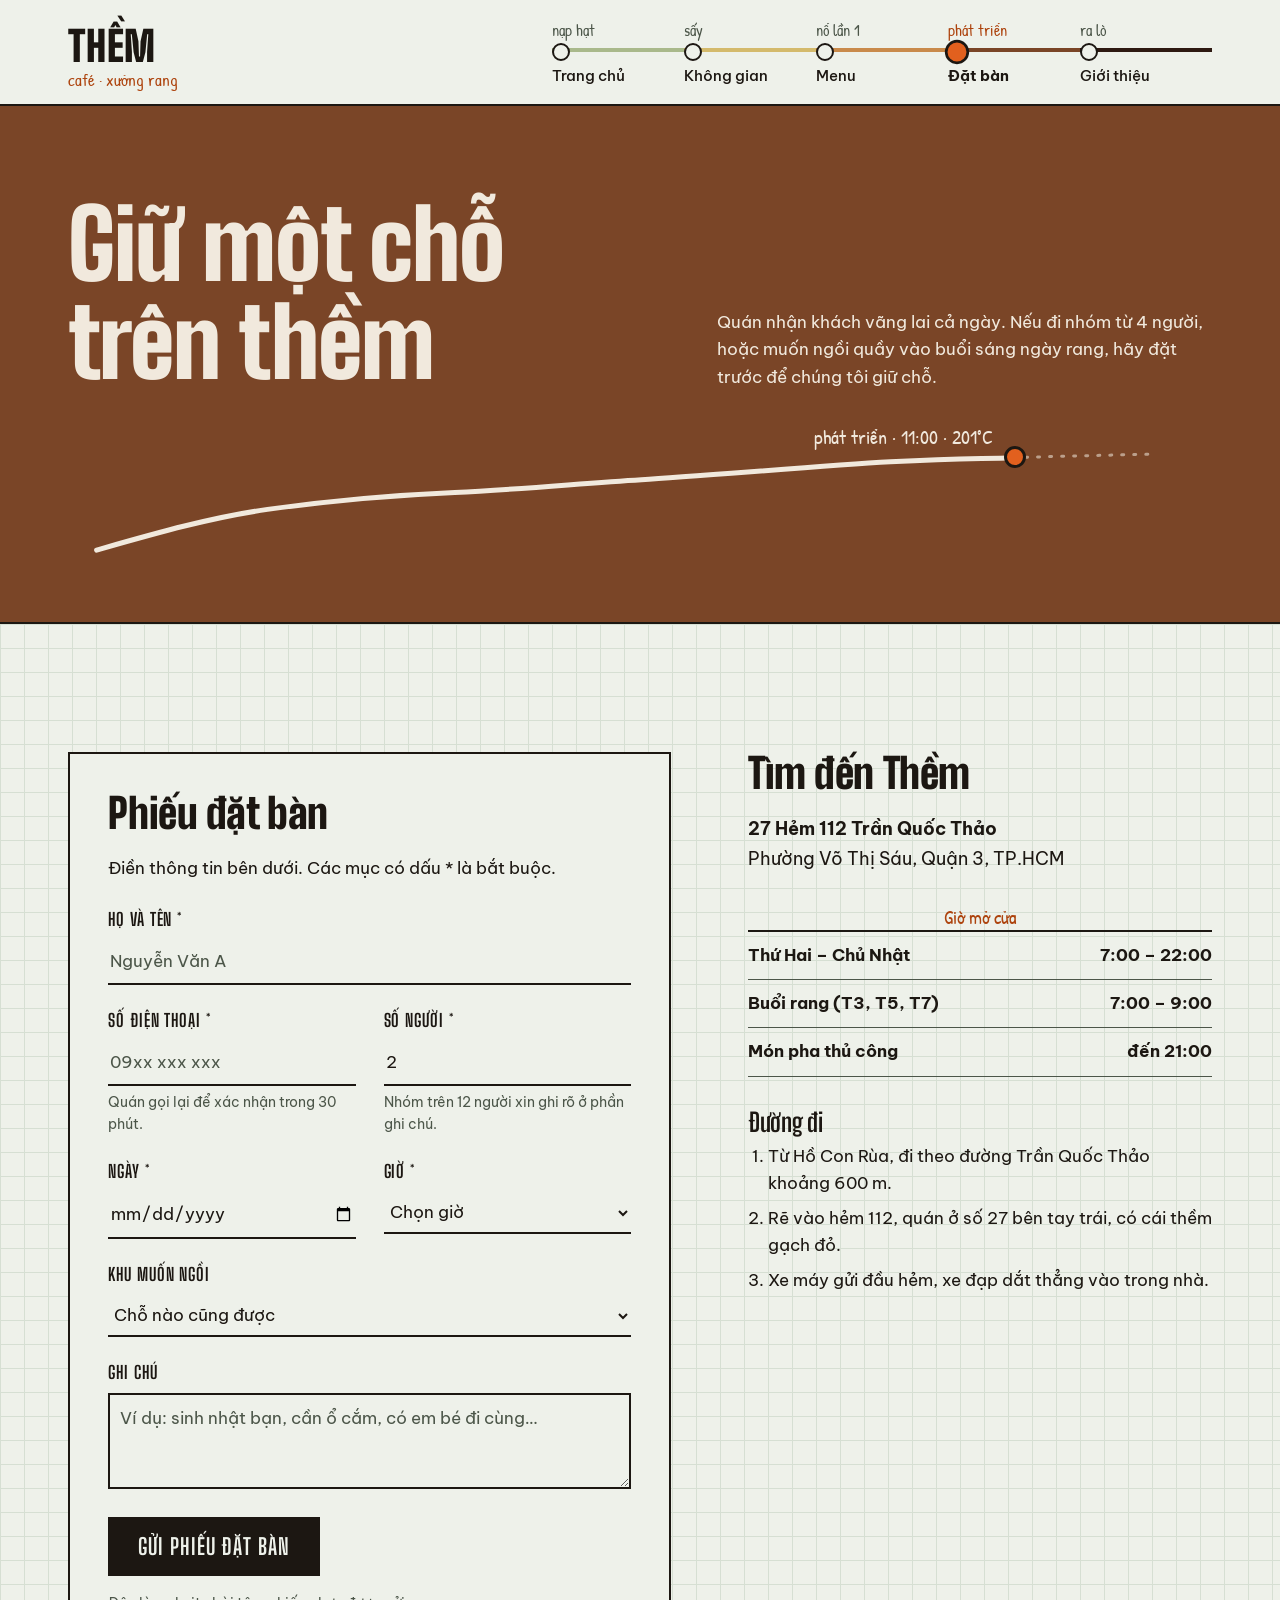
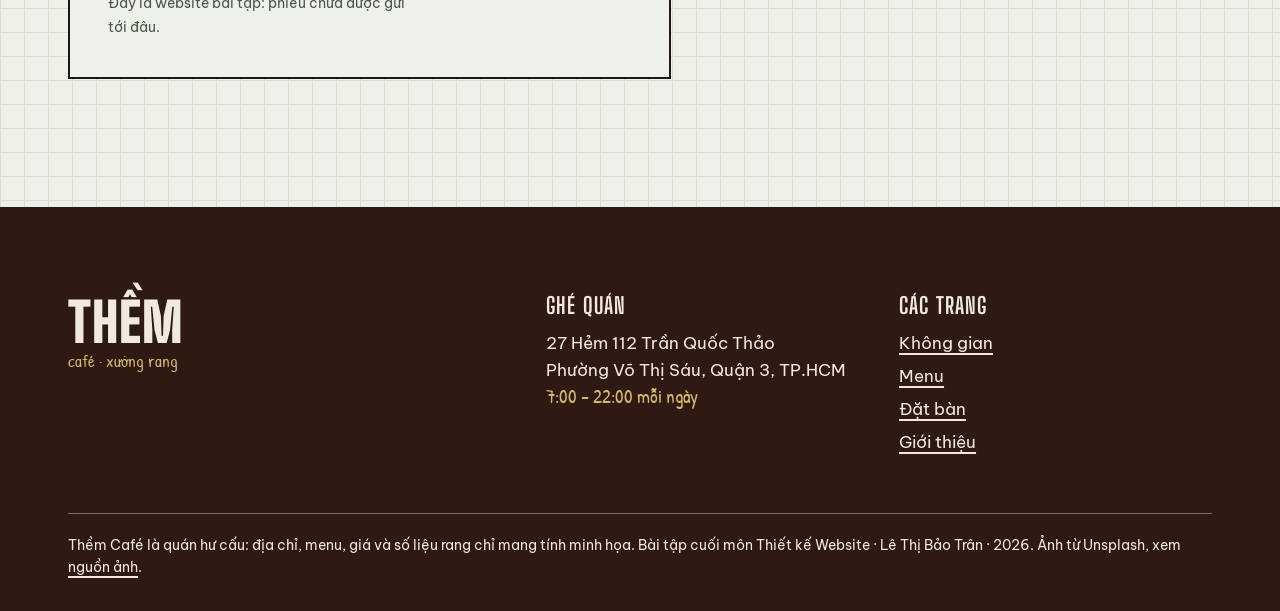
==== HTML/dat-ban.html @ 6bc6ff04 "first commit" ====
<!DOCTYPE html>
<html lang="vi">
<head>
  <meta charset="UTF-8">
  <meta name="viewport" content="width=device-width, initial-scale=1.0">
  <title>Đặt bàn · Thềm Café</title>
  <meta name="description" content="Đặt bàn tại Thềm Café, xem địa chỉ, giờ mở cửa và đường đi.">
  <link rel="stylesheet" href="../css/fonts.css">
  <link rel="stylesheet" href="../css/style.css">
</head>
<body>

  <!-- ===== ĐẦU TRANG ===== -->
  <header class="dau-trang">
    <div class="khung dau-trang__hang">
      <a class="logo" href="index.html">
        <span class="logo__chu">Thềm</span>
        <span class="logo__phu">café · xưởng rang</span>
      </a>
      <nav class="dieu-huong" aria-label="Điều hướng chính">
        <ol>
          <li class="giai-doan--1"><a href="index.html"><span class="giai-doan__ten">nạp hạt</span><span class="giai-doan__trang">Trang chủ</span></a></li>
          <li class="giai-doan--2"><a href="khong-gian.html"><span class="giai-doan__ten">sấy</span><span class="giai-doan__trang">Không gian</span></a></li>
          <li class="giai-doan--3"><a href="menu.html"><span class="giai-doan__ten">nổ lần 1</span><span class="giai-doan__trang">Menu</span></a></li>
          <li class="giai-doan--4"><a href="dat-ban.html" aria-current="page"><span class="giai-doan__ten">phát triển</span><span class="giai-doan__trang">Đặt bàn</span></a></li>
          <li class="giai-doan--5"><a href="gioi-thieu.html"><span class="giai-doan__ten">ra lò</span><span class="giai-doan__trang">Giới thiệu</span></a></li>
        </ol>
      </nav>
    </div>
  </header>

  <main>

    <!-- ===== TIÊU ĐỀ TRANG ===== -->
    <section class="dau-trang-con nen-nau">
      <div class="khung dau-trang-con__hang">
        <div>
          <h1>Giữ một chỗ trên thềm</h1>
        </div>
        <p class="dau-trang-con__mo-ta">Quán nhận khách vãng lai cả ngày. Nếu đi nhóm từ 4 người, hoặc muốn ngồi quầy vào buổi sáng ngày rang, hãy đặt trước để chúng tôi giữ chỗ.</p>
      </div>
          <div class="khung">
        <div class="duong-cong-trang duong-cong-trang--phat-trien">
          <img src="../IMG/duong-cong-phat-trien.svg" alt="">
          <span class="duong-cong-trang__moc"></span>
          <p class="duong-cong-trang__ghi-chu">phát triển · 11:00 · 201°C</p>
        </div>
      </div>
    </section>

    <section class="muc">
      <div class="khung dat-ban">

        <!-- Phiếu đặt bàn -->
        <form class="phieu-dat-ban" action="#" method="get">
          <h2>Phiếu đặt bàn</h2>
          <p>Điền thông tin bên dưới. Các mục có dấu * là bắt buộc.</p>

          <div class="phieu-dat-ban__luoi">
            <div class="truong truong--rong">
              <label for="ho-ten">Họ và tên *</label>
              <input id="ho-ten" name="ho-ten" type="text" autocomplete="name" placeholder="Nguyễn Văn A" required>
            </div>
            <div class="truong">
              <label for="so-dien-thoai">Số điện thoại *</label>
              <input id="so-dien-thoai" name="so-dien-thoai" type="tel" autocomplete="tel" placeholder="09xx xxx xxx" pattern="[0-9 ]{10,13}" required>
              <small>Quán gọi lại để xác nhận trong 30 phút.</small>
            </div>
            <div class="truong">
              <label for="so-nguoi">Số người *</label>
              <input id="so-nguoi" name="so-nguoi" type="number" min="1" max="12" value="2" required>
              <small>Nhóm trên 12 người xin ghi rõ ở phần ghi chú.</small>
            </div>
            <div class="truong">
              <label for="ngay">Ngày *</label>
              <input id="ngay" name="ngay" type="date" required>
            </div>
            <div class="truong">
              <label for="gio">Giờ *</label>
              <select id="gio" name="gio" required>
                <option value="">Chọn giờ</option>
                <option>7:00 (ngày rang)</option>
                <option>8:00 (ngày rang)</option>
                <option>9:00</option>
                <option>10:00</option>
                <option>14:00</option>
                <option>15:00</option>
                <option>16:00</option>
                <option>18:00</option>
                <option>19:00</option>
                <option>20:00</option>
              </select>
            </div>
            <div class="truong truong--rong">
              <label for="khu">Khu muốn ngồi</label>
              <select id="khu" name="khu">
                <option>Chỗ nào cũng được</option>
                <option>Quầy pha (xem rang)</option>
                <option>Tầng hai (yên tĩnh)</option>
                <option>Sân sau (đi nhóm)</option>
              </select>
            </div>
            <div class="truong truong--rong">
              <label for="ghi-chu">Ghi chú</label>
              <textarea id="ghi-chu" name="ghi-chu" placeholder="Ví dụ: sinh nhật bạn, cần ổ cắm, có em bé đi cùng…"></textarea>
            </div>
          </div>

          <div class="phieu-dat-ban__cuoi">
            <button class="nut" type="submit">Gửi phiếu đặt bàn</button>
            <p>Đây là website bài tập: phiếu chưa được gửi tới đâu.</p>
          </div>
        </form>

        <!-- Thông tin quán -->
        <div class="thong-tin-quan">
          <h2>Tìm đến Thềm</h2>
          <address class="dia-chi">
            <strong>27 Hẻm 112 Trần Quốc Thảo</strong><br>
            Phường Võ Thị Sáu, Quận 3, TP.HCM
          </address>

          <table class="bang-gio">
            <caption class="viet-tay">Giờ mở cửa</caption>
            <tbody>
              <tr>
                <th scope="row">Thứ Hai – Chủ Nhật</th>
                <td>7:00 – 22:00</td>
              </tr>
              <tr>
                <th scope="row">Buổi rang (T3, T5, T7)</th>
                <td>7:00 – 9:00</td>
              </tr>
              <tr>
                <th scope="row">Món pha thủ công</th>
                <td>đến 21:00</td>
              </tr>
            </tbody>
          </table>

          <h3>Đường đi</h3>
          <ol class="duong-di">
            <li>Từ Hồ Con Rùa, đi theo đường Trần Quốc Thảo khoảng 600 m.</li>
            <li>Rẽ vào hẻm 112, quán ở số 27 bên tay trái, có cái thềm gạch đỏ.</li>
            <li>Xe máy gửi đầu hẻm, xe đạp dắt thẳng vào trong nhà.</li>
          </ol>
        </div>

      </div>
    </section>

  </main>

  <!-- ===== CHÂN TRANG ===== -->
  <footer class="chan-trang">
    <div class="khung">
      <div class="chan-trang__hang">
        <div>
          <a class="logo" href="index.html">
            <span class="logo__chu">Thềm</span>
            <span class="logo__phu">café · xưởng rang</span>
          </a>
        </div>
        <div>
          <h2>Ghé quán</h2>
          <address>
            27 Hẻm 112 Trần Quốc Thảo<br>
            Phường Võ Thị Sáu, Quận 3, TP.HCM
          </address>
          <p class="viet-tay">7:00 – 22:00 mỗi ngày</p>
        </div>
        <div>
          <h2>Các trang</h2>
          <ul>
            <li><a href="khong-gian.html">Không gian</a></li>
            <li><a href="menu.html">Menu</a></li>
            <li><a href="dat-ban.html">Đặt bàn</a></li>
            <li><a href="gioi-thieu.html">Giới thiệu</a></li>
          </ul>
        </div>
      </div>
      <p class="chan-trang__ghi-chu">Thềm Café là quán hư cấu: địa chỉ, menu, giá và số liệu rang chỉ mang tính minh họa. Bài tập cuối môn Thiết kế Website · Lê Thị Bảo Trân · 2026. Ảnh từ Unsplash, xem <a href="gioi-thieu.html#nguon">nguồn ảnh</a>.</p>
    </div>
  </footer>

</body>
</html>
---- css/fonts.css ----
/* Phông chữ tự lưu trong máy (không cần mạng). Nguồn: Google Fonts, giấy phép SIL Open Font License. */

@font-face {
  font-family: 'Be Vietnam Pro';
  font-style: italic;
  font-weight: 400;
  font-display: swap;
  src: url('fonts/be-vietnam-pro-400-italic-vietnamese.woff2') format('woff2');
  unicode-range: U+0102-0103, U+0110-0111, U+0128-0129, U+0168-0169, U+01A0-01A1, U+01AF-01B0, U+0300-0301, U+0303-0304, U+0308-0309, U+0323, U+0329, U+1EA0-1EF9, U+20AB;
}

@font-face {
  font-family: 'Be Vietnam Pro';
  font-style: italic;
  font-weight: 400;
  font-display: swap;
  src: url('fonts/be-vietnam-pro-400-italic-latin-ext.woff2') format('woff2');
  unicode-range: U+0100-02BA, U+02BD-02C5, U+02C7-02CC, U+02CE-02D7, U+02DD-02FF, U+0304, U+0308, U+0329, U+1D00-1DBF, U+1E00-1E9F, U+1EF2-1EFF, U+2020, U+20A0-20AB, U+20AD-20C4, U+2113, U+2C60-2C7F, U+A720-A7FF;
}

@font-face {
  font-family: 'Be Vietnam Pro';
  font-style: italic;
  font-weight: 400;
  font-display: swap;
  src: url('fonts/be-vietnam-pro-400-italic-latin.woff2') format('woff2');
  unicode-range: U+0000-00FF, U+0131, U+0152-0153, U+02BB-02BC, U+02C6, U+02DA, U+02DC, U+0304, U+0308, U+0329, U+2000-206F, U+20AC, U+2122, U+2191, U+2193, U+2212, U+2215, U+FEFF, U+FFFD;
}

@font-face {
  font-family: 'Be Vietnam Pro';
  font-style: normal;
  font-weight: 400;
  font-display: swap;
  src: url('fonts/be-vietnam-pro-400-vietnamese.woff2') format('woff2');
  unicode-range: U+0102-0103, U+0110-0111, U+0128-0129, U+0168-0169, U+01A0-01A1, U+01AF-01B0, U+0300-0301, U+0303-0304, U+0308-0309, U+0323, U+0329, U+1EA0-1EF9, U+20AB;
}

@font-face {
  font-family: 'Be Vietnam Pro';
  font-style: normal;
  font-weight: 400;
  font-display: swap;
  src: url('fonts/be-vietnam-pro-400-latin-ext.woff2') format('woff2');
  unicode-range: U+0100-02BA, U+02BD-02C5, U+02C7-02CC, U+02CE-02D7, U+02DD-02FF, U+0304, U+0308, U+0329, U+1D00-1DBF, U+1E00-1E9F, U+1EF2-1EFF, U+2020, U+20A0-20AB, U+20AD-20C4, U+2113, U+2C60-2C7F, U+A720-A7FF;
}

@font-face {
  font-family: 'Be Vietnam Pro';
  font-style: normal;
  font-weight: 400;
  font-display: swap;
  src: url('fonts/be-vietnam-pro-400-latin.woff2') format('woff2');
  unicode-range: U+0000-00FF, U+0131, U+0152-0153, U+02BB-02BC, U+02C6, U+02DA, U+02DC, U+0304, U+0308, U+0329, U+2000-206F, U+20AC, U+2122, U+2191, U+2193, U+2212, U+2215, U+FEFF, U+FFFD;
}

@font-face {
  font-family: 'Be Vietnam Pro';
  font-style: normal;
  font-weight: 500;
  font-display: swap;
  src: url('fonts/be-vietnam-pro-500-vietnamese.woff2') format('woff2');
  unicode-range: U+0102-0103, U+0110-0111, U+0128-0129, U+0168-0169, U+01A0-01A1, U+01AF-01B0, U+0300-0301, U+0303-0304, U+0308-0309, U+0323, U+0329, U+1EA0-1EF9, U+20AB;
}

@font-face {
  font-family: 'Be Vietnam Pro';
  font-style: normal;
  font-weight: 500;
  font-display: swap;
  src: url('fonts/be-vietnam-pro-500-latin-ext.woff2') format('woff2');
  unicode-range: U+0100-02BA, U+02BD-02C5, U+02C7-02CC, U+02CE-02D7, U+02DD-02FF, U+0304, U+0308, U+0329, U+1D00-1DBF, U+1E00-1E9F, U+1EF2-1EFF, U+2020, U+20A0-20AB, U+20AD-20C4, U+2113, U+2C60-2C7F, U+A720-A7FF;
}

@font-face {
  font-family: 'Be Vietnam Pro';
  font-style: normal;
  font-weight: 500;
  font-display: swap;
  src: url('fonts/be-vietnam-pro-500-latin.woff2') format('woff2');
  unicode-range: U+0000-00FF, U+0131, U+0152-0153, U+02BB-02BC, U+02C6, U+02DA, U+02DC, U+0304, U+0308, U+0329, U+2000-206F, U+20AC, U+2122, U+2191, U+2193, U+2212, U+2215, U+FEFF, U+FFFD;
}

@font-face {
  font-family: 'Be Vietnam Pro';
  font-style: normal;
  font-weight: 700;
  font-display: swap;
  src: url('fonts/be-vietnam-pro-700-vietnamese.woff2') format('woff2');
  unicode-range: U+0102-0103, U+0110-0111, U+0128-0129, U+0168-0169, U+01A0-01A1, U+01AF-01B0, U+0300-0301, U+0303-0304, U+0308-0309, U+0323, U+0329, U+1EA0-1EF9, U+20AB;
}

@font-face {
  font-family: 'Be Vietnam Pro';
  font-style: normal;
  font-weight: 700;
  font-display: swap;
  src: url('fonts/be-vietnam-pro-700-latin-ext.woff2') format('woff2');
  unicode-range: U+0100-02BA, U+02BD-02C5, U+02C7-02CC, U+02CE-02D7, U+02DD-02FF, U+0304, U+0308, U+0329, U+1D00-1DBF, U+1E00-1E9F, U+1EF2-1EFF, U+2020, U+20A0-20AB, U+20AD-20C4, U+2113, U+2C60-2C7F, U+A720-A7FF;
}

@font-face {
  font-family: 'Be Vietnam Pro';
  font-style: normal;
  font-weight: 700;
  font-display: swap;
  src: url('fonts/be-vietnam-pro-700-latin.woff2') format('woff2');
  unicode-range: U+0000-00FF, U+0131, U+0152-0153, U+02BB-02BC, U+02C6, U+02DA, U+02DC, U+0304, U+0308, U+0329, U+2000-206F, U+20AC, U+2122, U+2191, U+2193, U+2212, U+2215, U+FEFF, U+FFFD;
}

@font-face {
  font-family: 'Big Shoulders Display';
  font-style: normal;
  font-weight: 700;
  font-display: swap;
  src: url('fonts/big-shoulders-display-700-vietnamese.woff2') format('woff2');
  unicode-range: U+0102-0103, U+0110-0111, U+0128-0129, U+0168-0169, U+01A0-01A1, U+01AF-01B0, U+0300-0301, U+0303-0304, U+0308-0309, U+0323, U+0329, U+1EA0-1EF9, U+20AB;
}

@font-face {
  font-family: 'Big Shoulders Display';
  font-style: normal;
  font-weight: 700;
  font-display: swap;
  src: url('fonts/big-shoulders-display-700-latin-ext.woff2') format('woff2');
  unicode-range: U+0100-02BA, U+02BD-02C5, U+02C7-02CC, U+02CE-02D7, U+02DD-02FF, U+0304, U+0308, U+0329, U+1D00-1DBF, U+1E00-1E9F, U+1EF2-1EFF, U+2020, U+20A0-20AB, U+20AD-20C4, U+2113, U+2C60-2C7F, U+A720-A7FF;
}

@font-face {
  font-family: 'Big Shoulders Display';
  font-style: normal;
  font-weight: 700;
  font-display: swap;
  src: url('fonts/big-shoulders-display-700-latin.woff2') format('woff2');
  unicode-range: U+0000-00FF, U+0131, U+0152-0153, U+02BB-02BC, U+02C6, U+02DA, U+02DC, U+0304, U+0308, U+0329, U+2000-206F, U+20AC, U+2122, U+2191, U+2193, U+2212, U+2215, U+FEFF, U+FFFD;
}

@font-face {
  font-family: 'Big Shoulders Display';
  font-style: normal;
  font-weight: 900;
  font-display: swap;
  src: url('fonts/big-shoulders-display-900-vietnamese.woff2') format('woff2');
  unicode-range: U+0102-0103, U+0110-0111, U+0128-0129, U+0168-0169, U+01A0-01A1, U+01AF-01B0, U+0300-0301, U+0303-0304, U+0308-0309, U+0323, U+0329, U+1EA0-1EF9, U+20AB;
}

@font-face {
  font-family: 'Big Shoulders Display';
  font-style: normal;
  font-weight: 900;
  font-display: swap;
  src: url('fonts/big-shoulders-display-900-latin-ext.woff2') format('woff2');
  unicode-range: U+0100-02BA, U+02BD-02C5, U+02C7-02CC, U+02CE-02D7, U+02DD-02FF, U+0304, U+0308, U+0329, U+1D00-1DBF, U+1E00-1E9F, U+1EF2-1EFF, U+2020, U+20A0-20AB, U+20AD-20C4, U+2113, U+2C60-2C7F, U+A720-A7FF;
}

@font-face {
  font-family: 'Big Shoulders Display';
  font-style: normal;
  font-weight: 900;
  font-display: swap;
  src: url('fonts/big-shoulders-display-900-latin.woff2') format('woff2');
  unicode-range: U+0000-00FF, U+0131, U+0152-0153, U+02BB-02BC, U+02C6, U+02DA, U+02DC, U+0304, U+0308, U+0329, U+2000-206F, U+20AC, U+2122, U+2191, U+2193, U+2212, U+2215, U+FEFF, U+FFFD;
}

@font-face {
  font-family: 'Patrick Hand';
  font-style: normal;
  font-weight: 400;
  font-display: swap;
  src: url('fonts/patrick-hand-400-vietnamese.woff2') format('woff2');
  unicode-range: U+0102-0103, U+0110-0111, U+0128-0129, U+0168-0169, U+01A0-01A1, U+01AF-01B0, U+0300-0301, U+0303-0304, U+0308-0309, U+0323, U+0329, U+1EA0-1EF9, U+20AB;
}

@font-face {
  font-family: 'Patrick Hand';
  font-style: normal;
  font-weight: 400;
  font-display: swap;
  src: url('fonts/patrick-hand-400-latin-ext.woff2') format('woff2');
  unicode-range: U+0100-02BA, U+02BD-02C5, U+02C7-02CC, U+02CE-02D7, U+02DD-02FF, U+0304, U+0308, U+0329, U+1D00-1DBF, U+1E00-1E9F, U+1EF2-1EFF, U+2020, U+20A0-20AB, U+20AD-20C4, U+2113, U+2C60-2C7F, U+A720-A7FF;
}

@font-face {
  font-family: 'Patrick Hand';
  font-style: normal;
  font-weight: 400;
  font-display: swap;
  src: url('fonts/patrick-hand-400-latin.woff2') format('woff2');
  unicode-range: U+0000-00FF, U+0131, U+0152-0153, U+02BB-02BC, U+02C6, U+02DA, U+02DC, U+0304, U+0308, U+0329, U+2000-206F, U+20AC, U+2122, U+2191, U+2193, U+2212, U+2215, U+FEFF, U+FFFD;
}
---- css/style.css ----
/* =========================================================
   THỀM CAFÉ — style.css
   Ý tưởng: mỗi trang là một tờ trong "nhật ký mẻ rang".
   Nền giấy kẻ ô ly, đường cong rang màu cam, và các khối màu
   đi theo độ chín của hạt: xanh → vàng → quế → nâu → đậm.
   ========================================================= */

/* ---------- 1. Biến màu, chữ, khoảng cách ---------- */
:root {
  /* giấy và mực */
  --giay: #eef1ea;
  --o-ly: #d6dfd3;
  --muc: #1c1712;
  --muc-nhat: #4c5649;
  --cam: #e2601e;          /* màu đường cong rang */
  --cam-chu: #ad430d;      /* cam đậm hơn để làm chữ, đủ tương phản */

  /* màu theo độ rang */
  --hat-xanh: #a9b98b;
  --say: #d4ba6c;
  --que: #c98a4b;
  --nau: #7a4527;
  --rang-dam: #2e1a12;
  --chu-tren-nen-dam: #f1e9dd;

  /* phông chữ */
  --chu-tieu-de: 'Big Shoulders Display', 'Arial Narrow', sans-serif;
  --chu-than: 'Be Vietnam Pro', 'Segoe UI', sans-serif;
  --chu-tay: 'Patrick Hand', 'Comic Sans MS', cursive;

  /* khoảng cách */
  --le: clamp(16px, 4vw, 48px);
  --khoang-muc: clamp(72px, 10vw, 140px);
  --rong-toi-da: 1240px;
}

/* ---------- 2. Thiết lập chung ---------- */
* {
  box-sizing: border-box;
  margin: 0;
  padding: 0;
}

html {
  scroll-behavior: smooth;
  scrollbar-color: var(--nau) var(--giay);
}

body {
  font-family: var(--chu-than);
  font-size: 17px;
  line-height: 1.6;
  color: var(--muc);
  background-color: var(--giay);
  /* giấy kẻ ô ly 24px */
  background-image:
    linear-gradient(var(--o-ly) 1px, transparent 1px),
    linear-gradient(90deg, var(--o-ly) 1px, transparent 1px);
  background-size: 24px 24px;
}

img {
  display: block;
  max-width: 100%;
  height: auto;
}

a {
  color: inherit;
  text-underline-offset: 4px;
  text-decoration-thickness: 1.5px;
}

::selection {
  background: var(--cam);
  color: var(--muc);
}

:focus-visible {
  outline: 3px solid var(--cam);
  outline-offset: 3px;
}

h1, h2, h3 {
  font-family: var(--chu-tieu-de);
  font-weight: 900;
  line-height: 1.02;
  letter-spacing: -0.01em;
  text-wrap: balance;
}

h2 {
  font-size: clamp(2.4rem, 5vw, 4rem);
  margin-bottom: 20px;
}

h3 {
  font-size: 1.6rem;
  font-weight: 700;
  margin-bottom: 8px;
}

p {
  max-width: 64ch;
}

.khung {
  max-width: var(--rong-toi-da);
  margin: 0 auto;
  padding: 0 var(--le);
}

/* chữ viết tay, dùng cho ghi chú bên lề */
.viet-tay {
  font-family: var(--chu-tay);
  font-size: 1.2rem;
  line-height: 1.3;
  color: var(--cam-chu);
}

/* chữ số thẳng cột */
.so,
table {
  font-variant-numeric: tabular-nums;
}

/* ---------- 3. Nút ---------- */
.nut {
  display: inline-block;
  font-family: var(--chu-tieu-de);
  font-weight: 700;
  font-size: 1.4rem;
  letter-spacing: 0.04em;
  text-transform: uppercase;
  text-decoration: none;
  color: var(--giay);
  background: var(--muc);
  padding: 14px 28px;
  border: 2px solid var(--muc);
  transition: background-color .2s ease-out, color .2s ease-out;
}

.nut:hover {
  background: var(--cam);
  color: var(--muc);
}

.nut--vien {
  background: transparent;
  color: var(--muc);
}

.nut--vien:hover {
  background: var(--muc);
  color: var(--giay);
}

/* ---------- 4. Đầu trang + thanh điều hướng theo đường rang ---------- */
.dau-trang {
  background: var(--giay);
  border-bottom: 2px solid var(--muc);
}

.dau-trang__hang {
  display: flex;
  align-items: flex-end;
  justify-content: space-between;
  gap: 32px;
  padding-top: 18px;
  padding-bottom: 16px;
}

.logo {
  display: flex;
  flex-direction: column;
  text-decoration: none;
  line-height: 1;
}

.logo__chu {
  font-family: var(--chu-tieu-de);
  font-weight: 900;
  font-size: 2.6rem;
  letter-spacing: 0.02em;
  text-transform: uppercase;
}

.logo__phu {
  font-family: var(--chu-tay);
  font-size: 1.05rem;
  color: var(--cam-chu);
  margin-top: 4px;
}

.dieu-huong ol {
  display: flex;
  list-style: none;
}

.dieu-huong li {
  position: relative;
  width: 132px;
}

/* đoạn đường rang của mỗi trang, tô theo màu độ rang */
.dieu-huong li::before {
  content: "";
  position: absolute;
  left: 0;
  right: 0;
  top: 30px;
  height: 4px;
  background: var(--mau-giai-doan);
}

.giai-doan--1 { --mau-giai-doan: var(--hat-xanh); }
.giai-doan--2 { --mau-giai-doan: var(--say); }
.giai-doan--3 { --mau-giai-doan: var(--que); }
.giai-doan--4 { --mau-giai-doan: var(--nau); }
.giai-doan--5 { --mau-giai-doan: var(--rang-dam); }

.dieu-huong a {
  position: relative;
  display: block;
  padding-right: 12px;
  text-decoration: none;
}

/* chấm mốc trên đường rang */
.dieu-huong a::after {
  content: "";
  position: absolute;
  left: 0;
  top: 25px;
  width: 14px;
  height: 14px;
  border-radius: 50%;
  border: 2.5px solid var(--muc);
  background: var(--giay);
  transition: background-color .2s ease-out, transform .2s ease-out;
}

.giai-doan__ten {
  display: block;
  height: 26px;
  font-family: var(--chu-tay);
  font-size: 1rem;
  color: var(--muc-nhat);
}

.giai-doan__trang {
  display: block;
  padding-top: 20px;
  font-weight: 500;
  font-size: 0.95rem;
}

.dieu-huong a:hover::after {
  background: var(--muc);
}

.dieu-huong a:hover .giai-doan__trang {
  text-decoration: underline;
}

/* trang đang xem: chấm cam, chữ đậm */
.dieu-huong a[aria-current="page"]::after {
  background: var(--cam);
  transform: scale(1.35);
}

.dieu-huong a[aria-current="page"] .giai-doan__trang {
  font-weight: 700;
}

.dieu-huong a[aria-current="page"] .giai-doan__ten {
  color: var(--cam-chu);
}

/* ---------- 5. Trang chủ: phần mở đầu với đường cong rang ---------- */
.mo-dau {
  padding-top: clamp(28px, 4vw, 48px);
  overflow: hidden;
}

.mo-dau__chu {
  display: grid;
  grid-template-columns: 1.3fr 1fr;
  gap: 24px 48px;
  align-items: end;
}

.mo-dau h1 {
  font-size: clamp(3.4rem, 7.4vw, 6rem);
}

.mo-dau__mo-ta {
  font-size: 1.08rem;
  padding-bottom: 10px;
}

/* biểu đồ: bảng số liệu và nút nằm đè lên khung hình */
.bieu-do {
  position: relative;
  max-width: 1600px;
  margin: clamp(8px, 2vw, 24px) auto 0;
}

/* khung hình: giữ đúng tỉ lệ 1600 x 560 của file SVG */
.bieu-do__khung {
  position: relative;
  aspect-ratio: 1600 / 560;
}

.bieu-do__khung img {
  width: 100%;
  height: 100%;
}

/* mỗi ghi chú nằm trên một mẩu giấy nhỏ để đường cong không chạy qua chữ */
.ghi-chu {
  position: absolute;
  font-family: var(--chu-tay);
  font-size: clamp(1rem, 1.4vw, 1.25rem);
  line-height: 1.2;
  color: var(--muc);
  white-space: nowrap;
  background: var(--giay);
  padding: 2px 6px;
}

.ghi-chu b {
  font-weight: 400;
  color: var(--cam-chu);
}

.ghi-chu--hoi-nhiet { left: 4%; top: 86%; }
.ghi-chu--say { left: 30.8%; top: 48%; }
.ghi-chu--no { left: 72.6%; top: 21%; }
.ghi-chu--ra-lo { right: 6%; top: 0; text-align: right; }

.nut--ra-lo {
  position: absolute;
  right: 2.5%;
  top: 17%;
}

.truc-thoi-gian {
  position: absolute;
  right: var(--le);
  bottom: -30px;
  font-family: var(--chu-tay);
  color: var(--muc-nhat);
}

/* bảng thông số mẻ rang đặt trong góc trống của biểu đồ */
.so-lieu {
  position: absolute;
  left: var(--le);
  top: 2%;
  padding: 12px 16px;
  background: var(--giay);
  border: 2px solid var(--muc);
  font-size: 0.9rem;
}

.so-lieu dl {
  display: grid;
  grid-template-columns: auto auto;
  gap: 2px 20px;
}

.so-lieu dt {
  color: var(--muc-nhat);
}

.so-lieu dd {
  font-weight: 700;
  font-variant-numeric: tabular-nums;
}

.so-lieu__tieu-de {
  font-family: var(--chu-tieu-de);
  font-weight: 700;
  font-size: 1.15rem;
  text-transform: uppercase;
  letter-spacing: 0.04em;
  border-bottom: 1px solid var(--muc);
  padding-bottom: 4px;
  margin-bottom: 4px;
}

/* các ghi chú hiện dần theo lúc đường cong vẽ tới */
@media (prefers-reduced-motion: no-preference) {
  .ghi-chu,
  .nut--ra-lo {
    animation: hien-ra .6s cubic-bezier(.16, 1, .3, 1) both;
  }
  .ghi-chu--hoi-nhiet { animation-delay: .4s; }
  .ghi-chu--say { animation-delay: 1.1s; }
  .ghi-chu--no { animation-delay: 2s; }
  .ghi-chu--ra-lo,
  .nut--ra-lo { animation-delay: 2.5s; }
}

@keyframes hien-ra {
  from { opacity: 0; transform: translateY(6px); }
  to { opacity: 1; transform: none; }
}

/* ---------- 6. Trang chủ: xưởng rang ---------- */
.muc {
  padding: var(--khoang-muc) 0;
}

.xuong {
  display: grid;
  grid-template-columns: 7fr 5fr;
  gap: clamp(32px, 5vw, 72px);
  align-items: start;
}

.xuong__anh-chinh {
  border: 2px solid var(--muc);
}

.xuong__anh-chinh img {
  width: 100%;
  aspect-ratio: 16 / 11;
  object-fit: cover;
}

.xuong__anh-chinh figcaption,
.anh-chu-thich figcaption {
  padding: 8px 12px;
  background: var(--giay);
  border-top: 2px solid var(--muc);
  font-family: var(--chu-tay);
  font-size: 1.1rem;
  color: var(--muc);
}

.thong-so {
  list-style: none;
  margin: 28px 0 32px;
  border-top: 2px solid var(--muc);
}

.thong-so li {
  display: grid;
  grid-template-columns: 9rem 1fr;
  gap: 16px;
  padding: 12px 0;
  border-bottom: 1px solid var(--muc-nhat);
}

.thong-so b {
  font-family: var(--chu-tieu-de);
  font-size: 1.25rem;
  letter-spacing: 0.02em;
  text-transform: uppercase;
}

.anh-chu-thich {
  border: 2px solid var(--muc);
  background: var(--giay);
}

.anh-chu-thich img {
  width: 100%;
  object-fit: cover;
}

.xuong__anh-phu {
  margin-top: 8px;
  width: 78%;
  margin-left: auto;
}

.xuong__anh-phu img {
  aspect-ratio: 4 / 3;
}

/* ---------- 7. Thước màu rang (dải màu tràn ngang) ---------- */
.thuoc-rang {
  display: grid;
  grid-template-columns: repeat(5, 1fr);
  border-top: 2px solid var(--muc);
  border-bottom: 2px solid var(--muc);
}

.thuoc-rang__muc {
  min-height: 440px;
  padding: 32px clamp(16px, 2vw, 28px);
  display: flex;
  flex-direction: column;
  justify-content: space-between;
  gap: 24px;
}

.thuoc-rang__muc + .thuoc-rang__muc {
  border-left: 2px solid var(--muc);
}

.thuoc-rang__nhiet {
  font-family: var(--chu-tieu-de);
  font-weight: 900;
  font-size: clamp(2.6rem, 4.6vw, 4.4rem);
  line-height: 1;
}

.thuoc-rang__muc h3 {
  font-size: 1.7rem;
}

.thuoc-rang__muc p {
  font-size: 0.98rem;
}

.nen-hat-xanh { background: var(--hat-xanh); }
.nen-say { background: var(--say); }
.nen-que { background: var(--que); }
.nen-nau { background: var(--nau); color: var(--chu-tren-nen-dam); }
.nen-rang-dam { background: var(--rang-dam); color: var(--chu-tren-nen-dam); }

.thuoc-rang__dau {
  padding-bottom: 28px;
}

/* ---------- 8. Bảng nhật ký (dùng chung cho trang chủ và menu) ---------- */
.bang-nhat-ky {
  width: 100%;
  border-collapse: collapse;
  border-top: 3px solid var(--muc);
  border-bottom: 3px solid var(--muc);
  font-size: 0.98rem;
}

.bang-nhat-ky caption {
  text-align: left;
  font-family: var(--chu-tay);
  font-size: 1.15rem;
  padding-bottom: 10px;
}

.bang-nhat-ky th,
.bang-nhat-ky td {
  text-align: left;
  vertical-align: top;
  padding: 14px 16px 14px 0;
  border-bottom: 1px solid currentColor;
}

.bang-nhat-ky thead th {
  font-family: var(--chu-tieu-de);
  font-weight: 700;
  font-size: 1.05rem;
  letter-spacing: 0.06em;
  text-transform: uppercase;
  border-bottom: 2px solid currentColor;
}

.bang-nhat-ky tbody th {
  font-weight: 700;
  font-size: 1.08rem;
}

.bang-nhat-ky .cot-gia {
  text-align: right;
  padding-right: 0;
  white-space: nowrap;
}

.bang-nhat-ky tr:last-child th,
.bang-nhat-ky tr:last-child td {
  border-bottom: 0;
}

/* thanh độ rang: 5 ô, tô đến mức rang của món */
.do-rang {
  display: inline-flex;
  gap: 3px;
  vertical-align: middle;
  margin-right: 8px;
}

.do-rang span {
  width: 14px;
  height: 14px;
  border: 1.5px solid var(--muc);
  background: transparent;
}

.do-rang--sang span:nth-child(-n+2),
.do-rang--vua span:nth-child(-n+3),
.do-rang--dam span:nth-child(-n+5) {
  background: var(--muc);
}

.muc-tuan-nay {
  border-top: 2px solid var(--muc);
}

.muc-tuan-nay__dau {
  display: flex;
  justify-content: space-between;
  align-items: end;
  gap: 24px;
  flex-wrap: wrap;
  margin-bottom: 36px;
}

/* ---------- 9. Trang chủ: không gian ---------- */
.ban-tom-tat {
  display: grid;
  grid-template-columns: 2fr 1fr;
  grid-template-rows: auto auto;
  gap: 24px clamp(24px, 4vw, 56px);
}

.ban-tom-tat__anh-lon {
  grid-row: 1 / 3;
  align-self: start;
}

.ban-tom-tat__anh-lon img {
  aspect-ratio: 16 / 10;
}

.ban-tom-tat__anh-nho img {
  aspect-ratio: 1 / 1;
}

.ban-tom-tat__chu {
  align-self: end;
}

.ban-tom-tat__chu p {
  margin-bottom: 24px;
}

/* ---------- 10. Đầu trang con (các trang nội dung) ---------- */
.dau-trang-con {
  border-bottom: 2px solid var(--muc);
  padding: clamp(48px, 7vw, 96px) 0 clamp(40px, 5vw, 64px);
}

.dau-trang-con__hang {
  display: grid;
  grid-template-columns: 1.2fr 1fr;
  gap: 24px 56px;
  align-items: end;
}

.dau-trang-con h1 {
  font-size: clamp(3.6rem, 9vw, 6rem);
}

.dau-trang-con__mo-ta {
  font-size: 1.08rem;
}

/* dải đường cong rang: nét liền tới giai đoạn của trang đang xem */
.duong-cong-trang {
  position: relative;
  margin-top: clamp(32px, 5vw, 56px);
}

.duong-cong-trang img {
  width: 100%;
  height: 110px;
}

/* --x, --y: vị trí điểm dừng trên dải, tính theo % */
.duong-cong-trang--say { --x: 29.7%; --y: 44%; }
.duong-cong-trang--no { --x: 71.9%; --y: 12.6%; }
.duong-cong-trang--phat-trien { --x: 82.8%; --y: 8.8%; }
.duong-cong-trang--ra-lo { --x: 95%; --y: 5.6%; }

.duong-cong-trang__moc {
  position: absolute;
  left: var(--x);
  top: var(--y);
  width: 22px;
  height: 22px;
  margin: -11px 0 0 -11px;
  border-radius: 50%;
  background: var(--cam);
  border: 3px solid var(--muc);
}

.duong-cong-trang__ghi-chu {
  position: absolute;
  right: calc(100% - var(--x) + 22px);
  top: calc(var(--y) - 36px);
  font-family: var(--chu-tay);
  font-size: 1.25rem;
  white-space: nowrap;
}

/* ---------- 11. Trang menu ---------- */
.chu-giai {
  display: flex;
  flex-wrap: wrap;
  gap: 12px 32px;
  list-style: none;
  margin-top: 28px;
  font-size: 0.95rem;
}

.nhom-mon + .nhom-mon {
  margin-top: clamp(56px, 7vw, 88px);
}

.nhom-mon__dau {
  display: grid;
  grid-template-columns: 1fr 1fr;
  gap: 8px 48px;
  align-items: end;
  margin-bottom: 20px;
}

.nhom-mon__dau h2 {
  margin-bottom: 0;
}

.dai-anh {
  display: grid;
  grid-template-columns: 1.4fr 1fr 1fr 1.4fr;
  gap: 16px;
  align-items: start;
  margin: clamp(56px, 7vw, 88px) 0;
}

.dai-anh img {
  aspect-ratio: 3 / 4;
}

.dai-anh .anh-chu-thich:nth-child(odd) img {
  aspect-ratio: 4 / 5;
}

.dai-anh .anh-chu-thich:nth-child(even) {
  margin-top: 48px;
}

.mang-ve {
  background: var(--rang-dam);
  color: var(--chu-tren-nen-dam);
  border-top: 2px solid var(--muc);
}

.mang-ve__hang {
  display: grid;
  grid-template-columns: 1fr 1.3fr;
  gap: 48px;
  align-items: start;
}

.mang-ve .viet-tay {
  color: var(--say);
}

.mang-ve img {
  border: 2px solid var(--chu-tren-nen-dam);
  aspect-ratio: 4 / 3;
  object-fit: cover;
  width: 100%;
  margin-top: 28px;
}

/* ---------- 12. Trang không gian ---------- */
.anh-toan-canh {
  position: relative;
  border-top: 2px solid var(--muc);
  border-bottom: 2px solid var(--muc);
}

.anh-toan-canh img {
  width: 100%;
  height: clamp(320px, 62vh, 640px);
  object-fit: cover;
}

.nhan-toan-canh {
  position: absolute;
  background: var(--giay);
  border: 2px solid var(--muc);
  padding: 6px 12px;
  font-family: var(--chu-tay);
  font-size: 1.15rem;
}

.nhan-toan-canh--1 { left: 6%; top: 10%; }
.nhan-toan-canh--2 { left: 44%; bottom: 12%; }
.nhan-toan-canh--3 { right: 5%; top: 30%; }

.luoi-khong-gian {
  display: grid;
  grid-template-columns: repeat(12, 1fr);
  gap: clamp(16px, 2.4vw, 32px);
  align-items: start;
}

.luoi-khong-gian img {
  aspect-ratio: 4 / 3;
}

.o-1 { grid-column: 1 / 8; }
.o-2 { grid-column: 8 / 13; margin-top: 96px; }
.o-2 img { aspect-ratio: 4 / 5; }
.o-3 { grid-column: 1 / 6; }
.o-3 img { aspect-ratio: 4 / 5; }
.o-4 { grid-column: 6 / 13; margin-top: 64px; }

.khu-vuc {
  margin-top: clamp(56px, 7vw, 96px);
}

.khu-vuc__hang {
  display: grid;
  grid-template-columns: 1fr 1.6fr;
  gap: 48px;
  align-items: start;
}

.lich-rang {
  border-top: 2px solid var(--muc);
}

.lich-rang__hang {
  display: grid;
  grid-template-columns: 1fr 1fr;
  gap: 48px;
  align-items: center;
}

/* ---------- 13. Trang đặt bàn ---------- */
.dat-ban {
  display: grid;
  grid-template-columns: 1.3fr 1fr;
  gap: clamp(40px, 6vw, 88px);
  align-items: start;
}

.phieu-dat-ban {
  background: var(--giay);
  border: 2px solid var(--muc);
  padding: clamp(20px, 3vw, 40px);
}

.phieu-dat-ban h2 {
  font-size: 2.6rem;
}

.phieu-dat-ban__luoi {
  display: grid;
  grid-template-columns: 1fr 1fr;
  gap: 22px 28px;
  margin: 24px 0 28px;
}

.truong {
  display: flex;
  flex-direction: column;
  gap: 6px;
}

.truong--rong {
  grid-column: 1 / -1;
}

.truong label {
  font-family: var(--chu-tieu-de);
  font-weight: 700;
  font-size: 1.1rem;
  letter-spacing: 0.05em;
  text-transform: uppercase;
}

.truong input,
.truong select,
.truong textarea {
  font: inherit;
  color: var(--muc);
  background: transparent;
  border: 0;
  border-bottom: 2px solid var(--muc);
  padding: 8px 2px;
  border-radius: 0;
  caret-color: var(--cam);
}

.truong textarea {
  resize: vertical;
  min-height: 96px;
  border: 2px solid var(--muc);
  padding: 10px;
}

.truong input::placeholder,
.truong textarea::placeholder {
  color: var(--muc-nhat);
}

.truong input:focus-visible,
.truong select:focus-visible,
.truong textarea:focus-visible {
  outline: none;
  border-color: var(--cam);
  background: rgba(226, 96, 30, 0.08);
}

.truong small {
  font-size: 0.85rem;
  color: var(--muc-nhat);
}

.phieu-dat-ban__cuoi {
  display: flex;
  flex-wrap: wrap;
  align-items: center;
  gap: 16px 24px;
}

.phieu-dat-ban__cuoi p {
  font-size: 0.9rem;
  color: var(--muc-nhat);
  max-width: 34ch;
}

.thong-tin-quan h2 {
  font-size: 2.6rem;
}

.dia-chi {
  font-style: normal;
  font-size: 1.15rem;
  margin-bottom: 32px;
}

.dia-chi a {
  font-weight: 700;
}

.bang-gio {
  width: 100%;
  border-collapse: collapse;
  border-top: 2px solid var(--muc);
  margin-bottom: 32px;
}

.bang-gio th,
.bang-gio td {
  text-align: left;
  padding: 10px 0;
  border-bottom: 1px solid var(--muc-nhat);
}

.bang-gio td {
  text-align: right;
  font-weight: 700;
}

.duong-di {
  padding-left: 20px;
}

.duong-di li + li {
  margin-top: 8px;
}

/* ---------- 14. Trang giới thiệu ---------- */
.trang-ky {
  display: grid;
  grid-template-columns: 1fr 1.4fr;
  gap: clamp(40px, 6vw, 88px);
  align-items: start;
}

.trang-ky__ten {
  font-family: var(--chu-tieu-de);
  font-weight: 900;
  font-size: clamp(3rem, 6vw, 5rem);
  line-height: 1;
}

.trang-ky__chu-ky {
  font-family: var(--chu-tay);
  font-size: 2.2rem;
  color: var(--cam-chu);
  transform: rotate(-3deg);
  display: inline-block;
  margin-top: 16px;
}

.ho-so {
  border-top: 3px solid var(--muc);
  border-bottom: 3px solid var(--muc);
}

.ho-so div {
  display: grid;
  grid-template-columns: 11rem 1fr;
  gap: 16px;
  padding: 14px 0;
  border-bottom: 1px solid var(--muc-nhat);
}

.ho-so div:last-child {
  border-bottom: 0;
}

.ho-so dt {
  font-family: var(--chu-tieu-de);
  font-weight: 700;
  font-size: 1.15rem;
  text-transform: uppercase;
  letter-spacing: 0.04em;
}

.ho-so dd {
  font-variant-numeric: tabular-nums;
}

.ho-so ul {
  padding-left: 18px;
}

.nguon {
  border-top: 2px solid var(--muc);
}

.nguon__hang {
  display: grid;
  grid-template-columns: 1fr 1.6fr;
  gap: 48px;
}

.nguon ul {
  list-style: none;
  border-top: 2px solid var(--muc);
}

.nguon li {
  display: grid;
  grid-template-columns: 12rem 1fr;
  gap: 16px;
  padding: 10px 0;
  border-bottom: 1px solid var(--muc-nhat);
  font-size: 0.95rem;
}

.nguon li a {
  overflow-wrap: anywhere;
}

/* ---------- 15. Chân trang ---------- */
.chan-trang {
  background: var(--rang-dam);
  color: var(--chu-tren-nen-dam);
  padding: clamp(56px, 7vw, 88px) 0 32px;
}

.chan-trang__hang {
  display: grid;
  grid-template-columns: 1.4fr 1fr 1fr;
  gap: 40px;
}

.chan-trang .logo__chu {
  font-size: 3.4rem;
}

.chan-trang .logo__phu,
.chan-trang .viet-tay {
  color: var(--say);
}

.chan-trang h2 {
  font-size: 1.4rem;
  font-weight: 700;
  letter-spacing: 0.05em;
  text-transform: uppercase;
  margin-bottom: 12px;
}

.chan-trang ul {
  list-style: none;
}

.chan-trang li + li {
  margin-top: 6px;
}

.chan-trang address {
  font-style: normal;
}

.chan-trang ::selection {
  background: var(--say);
  color: var(--rang-dam);
}

.chan-trang__ghi-chu {
  margin-top: 56px;
  padding-top: 20px;
  border-top: 1px solid rgba(241, 233, 221, 0.4);
  font-size: 0.88rem;
  max-width: none;
}

/* ---------- 16. Màn hình vừa (máy tính bảng) ---------- */
@media (max-width: 1080px) {
  .dau-trang__hang {
    flex-direction: column;
    align-items: flex-start;
    gap: 16px;
  }

  .dieu-huong {
    width: 100%;
  }

  .dieu-huong li {
    flex: 1;
    width: auto;
  }

  .thuoc-rang {
    grid-template-columns: repeat(5, minmax(0, 1fr));
  }

  .thuoc-rang__muc {
    min-height: 380px;
  }

  .so-lieu {
    font-size: 0.8rem;
    padding: 8px 12px;
  }

  .ghi-chu--say { display: none; }
}

/* ---------- 17. Điện thoại ---------- */
@media (max-width: 640px) {
  body {
    font-size: 16px;
  }

  .logo__chu {
    font-size: 2.2rem;
  }

  /* thanh điều hướng: 5 mục chia đều bề ngang */
  .dieu-huong li {
    flex: 1 1 0;
    min-width: 0;
  }

  .dieu-huong a {
    padding-right: 4px;
  }

  .giai-doan__ten {
    font-size: 0.85rem;
  }

  .giai-doan__trang {
    font-size: 0.78rem;
  }

  .mo-dau__chu,
  .xuong,
  .ban-tom-tat,
  .dau-trang-con__hang,
  .nhom-mon__dau,
  .mang-ve__hang,
  .khu-vuc__hang,
  .lich-rang__hang,
  .dat-ban,
  .trang-ky,
  .nguon__hang,
  .chan-trang__hang {
    grid-template-columns: 1fr;
  }

  /* biểu đồ đổi sang bản dọc 400 x 560; số liệu và nút xếp theo dòng */
  .bieu-do {
    margin: 28px var(--le) 72px;
  }

  .bieu-do__khung {
    aspect-ratio: 400 / 560;
  }

  .so-lieu {
    position: static;
    margin-bottom: 24px;
    font-size: 0.88rem;
  }

  .ghi-chu { font-size: 1rem; }
  .ghi-chu--hoi-nhiet { left: 18%; top: 2%; }
  .ghi-chu--say { display: block; left: 62%; top: 26%; white-space: normal; width: 36%; }
  .ghi-chu--no { left: 10%; top: 64%; }
  .ghi-chu--ra-lo { right: 12%; top: 87%; }

  .nut--ra-lo {
    position: static;
    display: block;
    text-align: center;
    margin-top: 28px;
  }

  .truc-thoi-gian {
    display: none;
  }

  .duong-cong-trang img {
    height: 72px;
  }

  /* ghi chú xuống dưới dải; vẫn dùng position: absolute để khung
     chỉ cao bằng hình, giúp chấm mốc nằm đúng trên đường cong */
  .duong-cong-trang {
    margin-bottom: 36px;
  }

  .duong-cong-trang__ghi-chu {
    left: 0;
    right: auto;
    top: calc(100% + 6px);
  }

  .thong-so li {
    grid-template-columns: 1fr;
    gap: 2px;
  }

  .xuong__anh-phu {
    width: 100%;
  }

  .thuoc-rang {
    grid-template-columns: 1fr;
  }

  .thuoc-rang__muc {
    min-height: 0;
    padding: 24px var(--le);
  }

  .thuoc-rang__muc + .thuoc-rang__muc {
    border-left: 0;
    border-top: 2px solid var(--muc);
  }

  .ban-tom-tat__anh-lon {
    grid-row: auto;
  }

  /* bảng menu: mỗi món thành một khối dọc */
  .bang-nhat-ky thead {
    position: absolute;
    width: 1px;
    height: 1px;
    overflow: hidden;
    clip-path: inset(50%);
  }

  .bang-nhat-ky tr {
    display: block;
    padding: 14px 0;
    border-bottom: 1px solid currentColor;
  }

  .bang-nhat-ky tr:last-child {
    border-bottom: 0;
  }

  .bang-nhat-ky th,
  .bang-nhat-ky td {
    display: block;
    border: 0;
    padding: 2px 0;
  }

  .bang-nhat-ky .cot-gia {
    text-align: left;
    font-weight: 700;
  }

  .bang-nhat-ky td[data-nhan]::before {
    content: attr(data-nhan) ": ";
    font-weight: 500;
  }

  .dai-anh {
    grid-template-columns: 1fr 1fr;
  }

  .dai-anh .anh-chu-thich:nth-child(even) {
    margin-top: 32px;
  }

  .nhan-toan-canh {
    font-size: 1rem;
  }

  .nhan-toan-canh--2 { left: 4%; }
  .nhan-toan-canh--3 { display: none; }

  .luoi-khong-gian > * {
    grid-column: 1 / -1;
    margin-top: 0;
  }

  .phieu-dat-ban__luoi {
    grid-template-columns: 1fr;
  }

  .ho-so div,
  .nguon li {
    grid-template-columns: 1fr;
    gap: 2px;
  }
}

/* ---------- 18. Người dùng chọn giảm chuyển động ---------- */
@media (prefers-reduced-motion: reduce) {
  html {
    scroll-behavior: auto;
  }

  * {
    transition: none !important;
  }
}
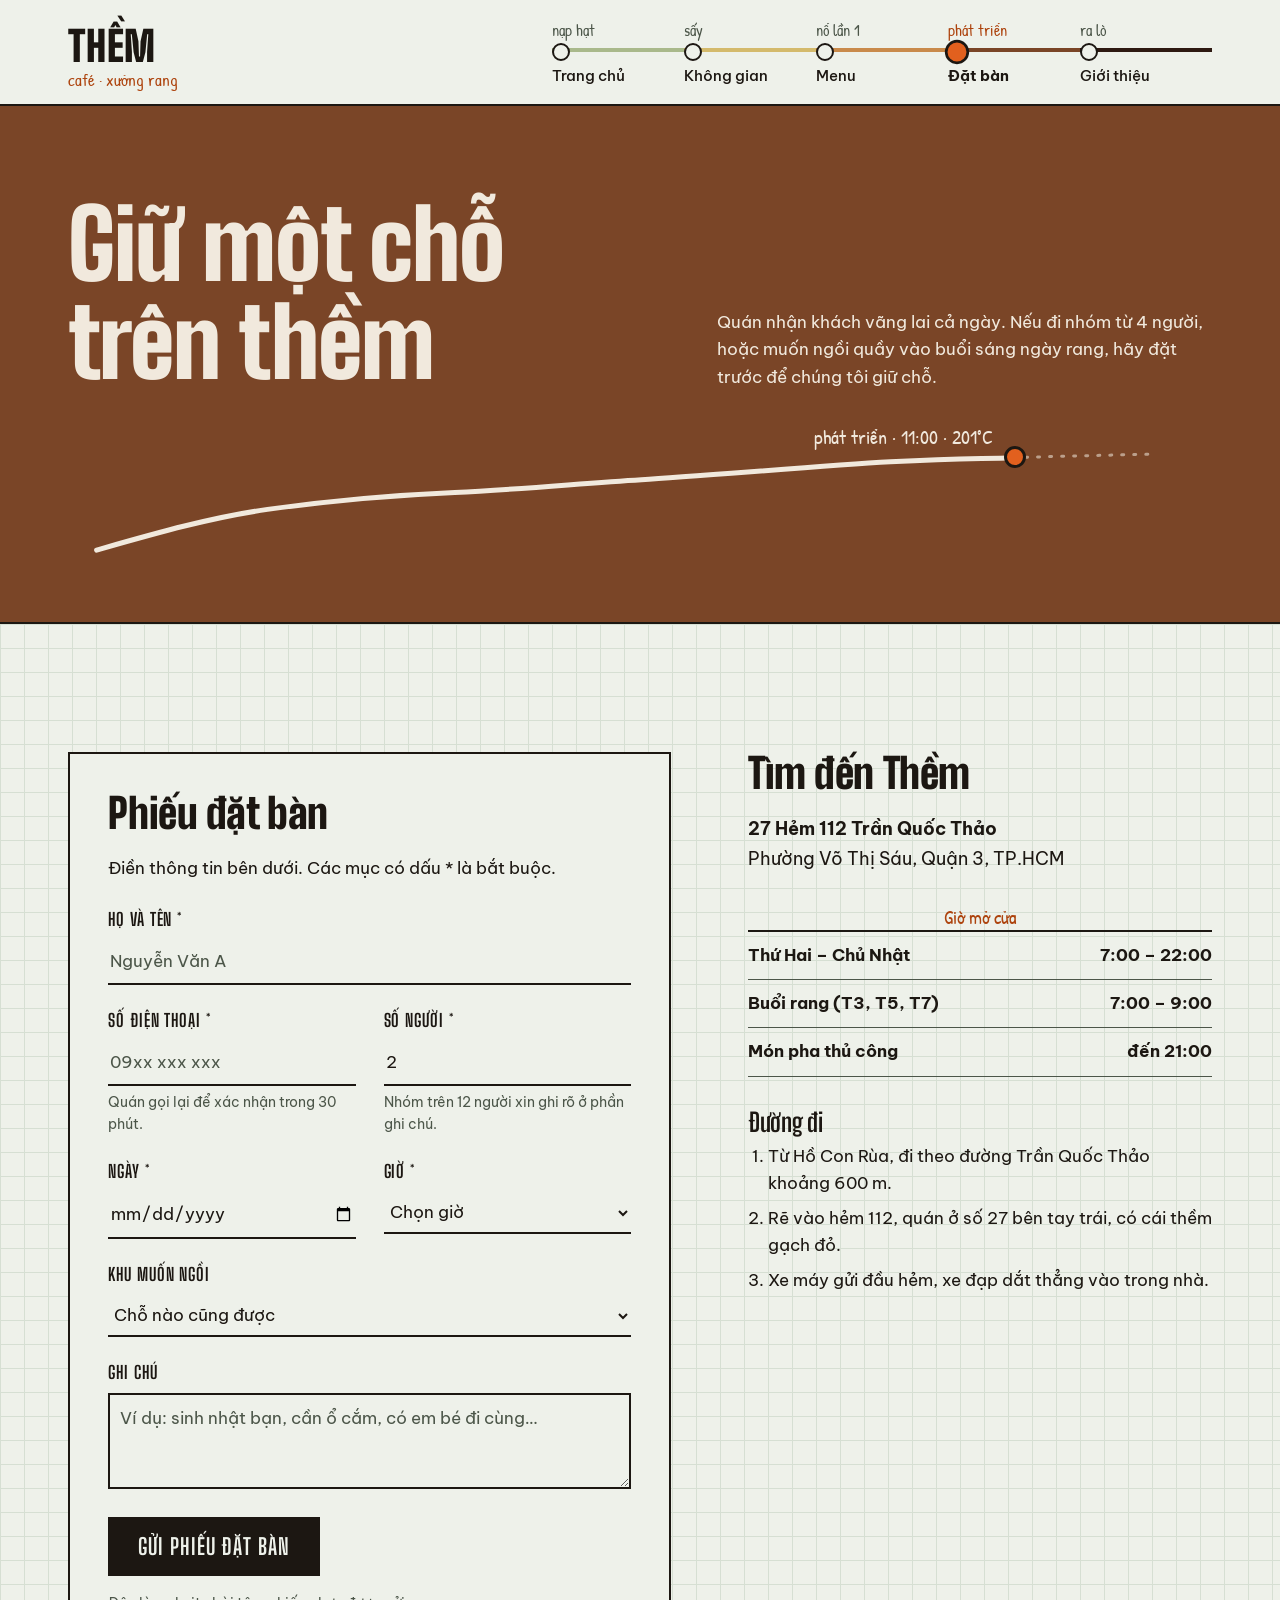
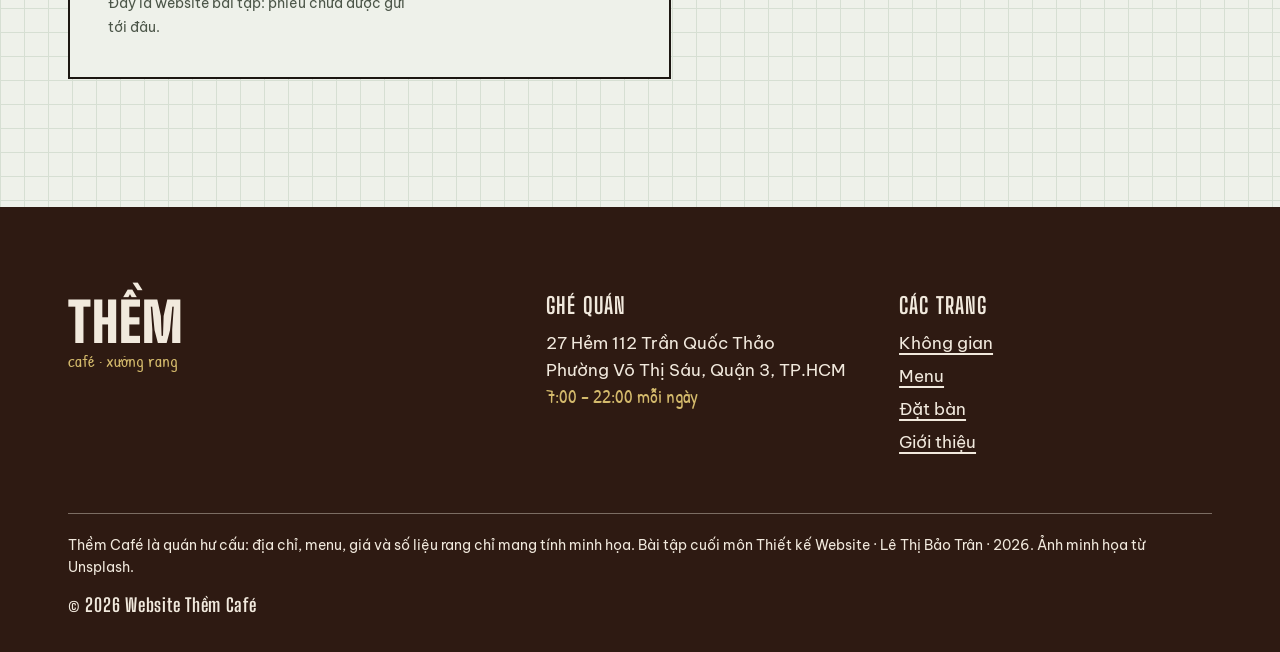
==== commit 51bc9105: "first commit" ====
--- a/HTML/dat-ban.html
+++ b/HTML/dat-ban.html
@@ -10,7 +10,7 @@
 </head>
 <body>
 
-  <!-- ===== ĐẦU TRANG ===== -->
+  <!-- Đầu trang -->
   <header class="dau-trang">
     <div class="khung dau-trang__hang">
       <a class="logo" href="index.html">
@@ -31,7 +31,7 @@
 
   <main>
 
-    <!-- ===== TIÊU ĐỀ TRANG ===== -->
+    <!-- Tiêu đề trang -->
     <section class="dau-trang-con nen-nau">
       <div class="khung dau-trang-con__hang">
         <div>
@@ -151,7 +151,7 @@
 
   </main>
 
-  <!-- ===== CHÂN TRANG ===== -->
+  <!-- Chân trang -->
   <footer class="chan-trang">
     <div class="khung">
       <div class="chan-trang__hang">
@@ -179,7 +179,8 @@
           </ul>
         </div>
       </div>
-      <p class="chan-trang__ghi-chu">Thềm Café là quán hư cấu: địa chỉ, menu, giá và số liệu rang chỉ mang tính minh họa. Bài tập cuối môn Thiết kế Website · Lê Thị Bảo Trân · 2026. Ảnh từ Unsplash, xem <a href="gioi-thieu.html#nguon">nguồn ảnh</a>.</p>
+      <p class="chan-trang__ghi-chu">Thềm Café là quán hư cấu: địa chỉ, menu, giá và số liệu rang chỉ mang tính minh họa. Bài tập cuối môn Thiết kế Website · Lê Thị Bảo Trân · 2026. Ảnh minh họa từ Unsplash.</p>
+      <p class="chan-trang__ban-quyen">&copy; 2026 Website Thềm Café</p>
     </div>
   </footer>
 
--- a/css/style.css
+++ b/css/style.css
@@ -1,11 +1,4 @@
-/* =========================================================
-   THỀM CAFÉ — style.css
-   Ý tưởng: mỗi trang là một tờ trong "nhật ký mẻ rang".
-   Nền giấy kẻ ô ly, đường cong rang màu cam, và các khối màu
-   đi theo độ chín của hạt: xanh → vàng → quế → nâu → đậm.
-   ========================================================= */
-
-/* ---------- 1. Biến màu, chữ, khoảng cách ---------- */
+/* Biến màu, chữ, khoảng cách */
 :root {
   /* giấy và mực */
   --giay: #eef1ea;
@@ -34,7 +27,7 @@
   --rong-toi-da: 1240px;
 }
 
-/* ---------- 2. Thiết lập chung ---------- */
+/* Thiết lập chung */
 * {
   box-sizing: border-box;
   margin: 0;
@@ -124,7 +117,7 @@
   font-variant-numeric: tabular-nums;
 }
 
-/* ---------- 3. Nút ---------- */
+/* Nút */
 .nut {
   display: inline-block;
   font-family: var(--chu-tieu-de);
@@ -155,7 +148,7 @@
   color: var(--giay);
 }
 
-/* ---------- 4. Đầu trang + thanh điều hướng theo đường rang ---------- */
+/* Đầu trang + thanh điều hướng theo đường rang */
 .dau-trang {
   background: var(--giay);
   border-bottom: 2px solid var(--muc);
@@ -277,7 +270,7 @@
   color: var(--cam-chu);
 }
 
-/* ---------- 5. Trang chủ: phần mở đầu với đường cong rang ---------- */
+/* Trang chủ: phần mở đầu với đường cong rang */
 .mo-dau {
   padding-top: clamp(28px, 4vw, 48px);
   overflow: hidden;
@@ -408,7 +401,7 @@
   to { opacity: 1; transform: none; }
 }
 
-/* ---------- 6. Trang chủ: xưởng rang ---------- */
+/* Trang chủ: xưởng rang */
 .muc {
   padding: var(--khoang-muc) 0;
 }
@@ -481,7 +474,7 @@
   aspect-ratio: 4 / 3;
 }
 
-/* ---------- 7. Thước màu rang (dải màu tràn ngang) ---------- */
+/* Thước màu rang (dải màu tràn ngang) */
 .thuoc-rang {
   display: grid;
   grid-template-columns: repeat(5, 1fr);
@@ -527,7 +520,7 @@
   padding-bottom: 28px;
 }
 
-/* ---------- 8. Bảng nhật ký (dùng chung cho trang chủ và menu) ---------- */
+/* Bảng nhật ký (dùng chung cho trang chủ và menu) */
 .bang-nhat-ky {
   width: 100%;
   border-collapse: collapse;
@@ -610,7 +603,7 @@
   margin-bottom: 36px;
 }
 
-/* ---------- 9. Trang chủ: không gian ---------- */
+/* Trang chủ: không gian */
 .ban-tom-tat {
   display: grid;
   grid-template-columns: 2fr 1fr;
@@ -639,7 +632,7 @@
   margin-bottom: 24px;
 }
 
-/* ---------- 10. Đầu trang con (các trang nội dung) ---------- */
+/* Đầu trang con (các trang nội dung) */
 .dau-trang-con {
   border-bottom: 2px solid var(--muc);
   padding: clamp(48px, 7vw, 96px) 0 clamp(40px, 5vw, 64px);
@@ -698,7 +691,7 @@
   white-space: nowrap;
 }
 
-/* ---------- 11. Trang menu ---------- */
+/* Trang menu */
 .chu-giai {
   display: flex;
   flex-wrap: wrap;
@@ -769,7 +762,7 @@
   margin-top: 28px;
 }
 
-/* ---------- 12. Trang không gian ---------- */
+/* Trang không gian */
 .anh-toan-canh {
   position: relative;
   border-top: 2px solid var(--muc);
@@ -835,7 +828,7 @@
   align-items: center;
 }
 
-/* ---------- 13. Trang đặt bàn ---------- */
+/* Trang đặt bàn */
 .dat-ban {
   display: grid;
   grid-template-columns: 1.3fr 1fr;
@@ -970,12 +963,28 @@
   margin-top: 8px;
 }
 
-/* ---------- 14. Trang giới thiệu ---------- */
+/* Trang giới thiệu */
 .trang-ky {
   display: grid;
   grid-template-columns: 1fr 1.4fr;
   gap: clamp(40px, 6vw, 88px);
   align-items: start;
+}
+
+/* ảnh chân dung dán vào sổ như ảnh thẻ: mép giấy trắng, viền mực, nghiêng nhẹ */
+.chan-dung {
+  width: min(380px, 100%);
+  margin-bottom: 32px;
+  padding: 10px;
+  background: #fbfcf9;
+  border: 2px solid var(--muc);
+  transform: rotate(-2deg);
+}
+
+.chan-dung img {
+  width: 100%;
+  aspect-ratio: 3 / 4;
+  object-fit: cover;
 }
 
 .trang-ky__ten {
@@ -1027,35 +1036,7 @@
   padding-left: 18px;
 }
 
-.nguon {
-  border-top: 2px solid var(--muc);
-}
-
-.nguon__hang {
-  display: grid;
-  grid-template-columns: 1fr 1.6fr;
-  gap: 48px;
-}
-
-.nguon ul {
-  list-style: none;
-  border-top: 2px solid var(--muc);
-}
-
-.nguon li {
-  display: grid;
-  grid-template-columns: 12rem 1fr;
-  gap: 16px;
-  padding: 10px 0;
-  border-bottom: 1px solid var(--muc-nhat);
-  font-size: 0.95rem;
-}
-
-.nguon li a {
-  overflow-wrap: anywhere;
-}
-
-/* ---------- 15. Chân trang ---------- */
+/* Chân trang */
 .chan-trang {
   background: var(--rang-dam);
   color: var(--chu-tren-nen-dam);
@@ -1102,6 +1083,14 @@
   color: var(--rang-dam);
 }
 
+.chan-trang__ban-quyen {
+  margin-top: 12px;
+  font-family: var(--chu-tieu-de);
+  font-weight: 700;
+  font-size: 1.15rem;
+  letter-spacing: 0.04em;
+}
+
 .chan-trang__ghi-chu {
   margin-top: 56px;
   padding-top: 20px;
@@ -1110,7 +1099,7 @@
   max-width: none;
 }
 
-/* ---------- 16. Màn hình vừa (máy tính bảng) ---------- */
+/* Màn hình vừa (máy tính bảng) */
 @media (max-width: 1080px) {
   .dau-trang__hang {
     flex-direction: column;
@@ -1143,7 +1132,7 @@
   .ghi-chu--say { display: none; }
 }
 
-/* ---------- 17. Điện thoại ---------- */
+/* Điện thoại */
 @media (max-width: 640px) {
   body {
     font-size: 16px;
@@ -1181,7 +1170,6 @@
   .lich-rang__hang,
   .dat-ban,
   .trang-ky,
-  .nguon__hang,
   .chan-trang__hang {
     grid-template-columns: 1fr;
   }
@@ -1321,14 +1309,13 @@
     grid-template-columns: 1fr;
   }
 
-  .ho-so div,
-  .nguon li {
+  .ho-so div {
     grid-template-columns: 1fr;
     gap: 2px;
   }
 }
 
-/* ---------- 18. Người dùng chọn giảm chuyển động ---------- */
+/* Người dùng chọn giảm chuyển động */
 @media (prefers-reduced-motion: reduce) {
   html {
     scroll-behavior: auto;
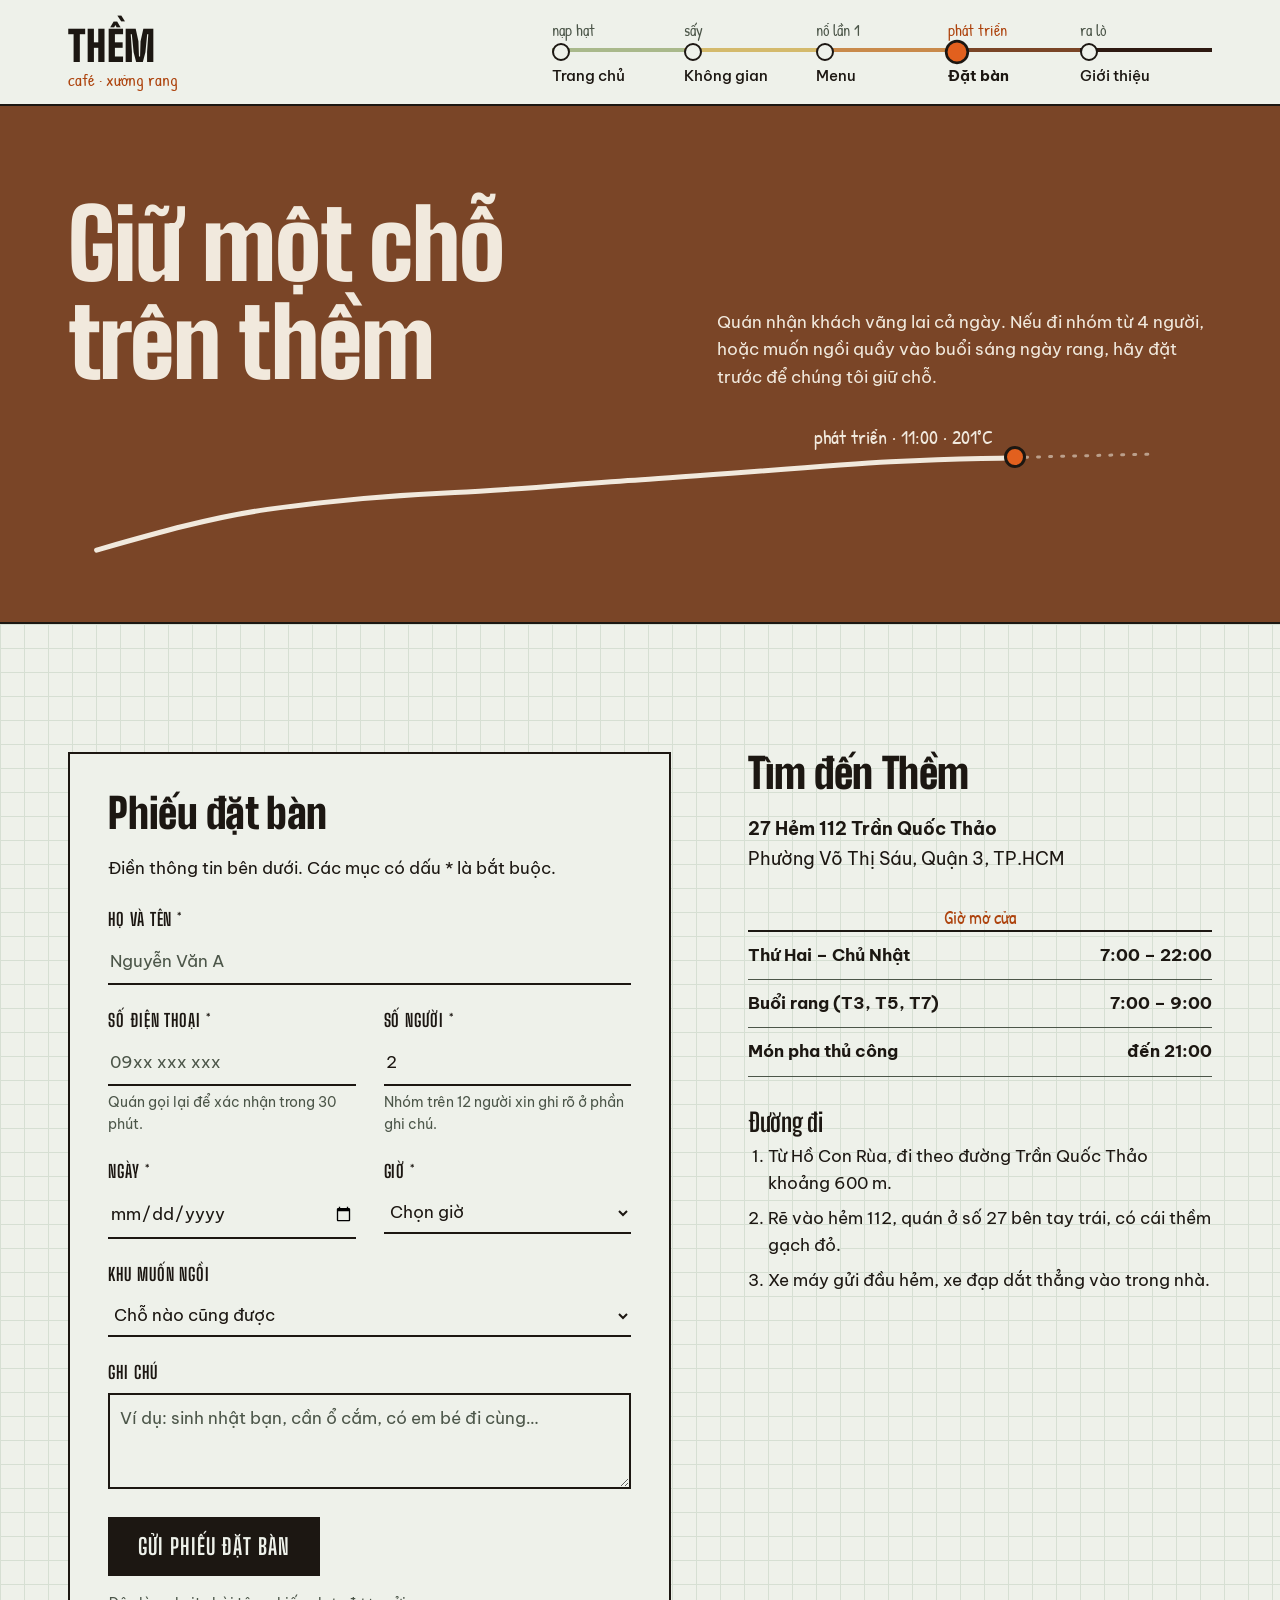
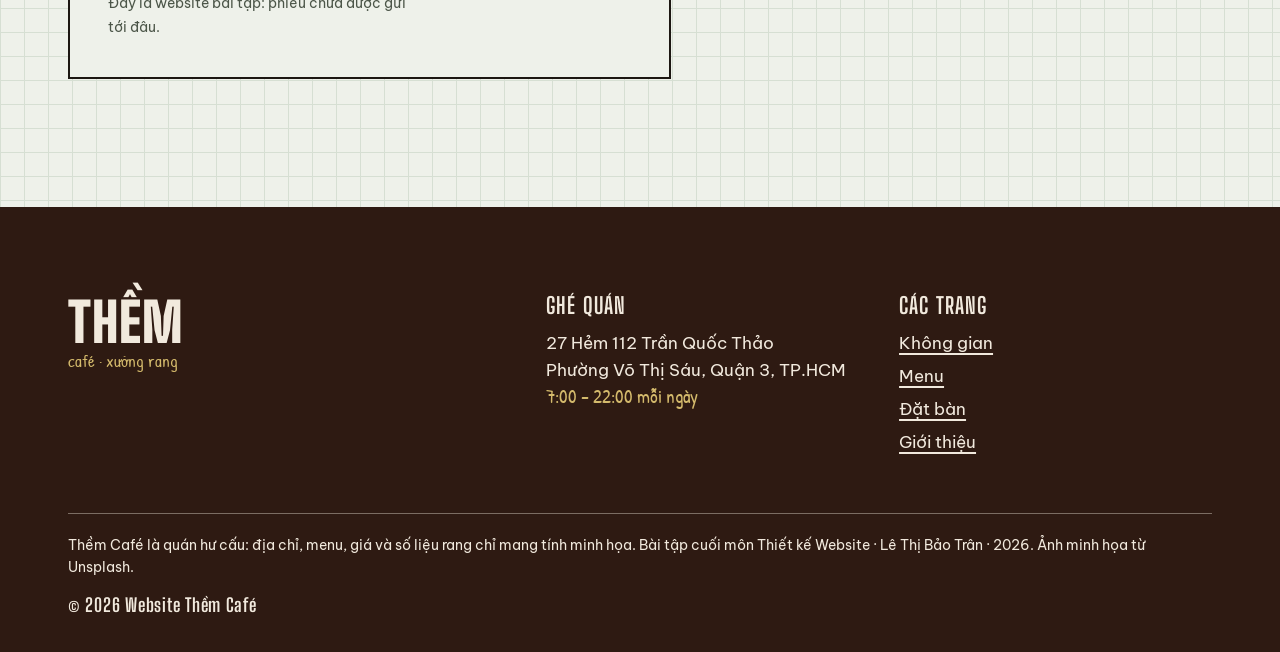
==== commit 87176afa: "sửa font" ====
--- a/HTML/dat-ban.html
+++ b/HTML/dat-ban.html
@@ -6,6 +6,9 @@
   <title>Đặt bàn · Thềm Café</title>
   <meta name="description" content="Đặt bàn tại Thềm Café, xem địa chỉ, giờ mở cửa và đường đi.">
   <link rel="stylesheet" href="../css/fonts.css">
+  <link rel="preconnect" href="https://fonts.googleapis.com">
+  <link rel="preconnect" href="https://fonts.gstatic.com" crossorigin>
+  <link rel="stylesheet" href="https://fonts.googleapis.com/css2?family=Be+Vietnam+Pro:ital,wght@0,400;0,500;0,700;1,400&family=Big+Shoulders+Display:wght@700;900&family=Patrick+Hand&display=swap">
   <link rel="stylesheet" href="../css/style.css">
 </head>
 <body>
--- a/css/style.css
+++ b/css/style.css
@@ -17,9 +17,9 @@
   --chu-tren-nen-dam: #f1e9dd;
 
   /* phông chữ */
-  --chu-tieu-de: 'Big Shoulders Display', 'Arial Narrow', sans-serif;
-  --chu-than: 'Be Vietnam Pro', 'Segoe UI', sans-serif;
-  --chu-tay: 'Patrick Hand', 'Comic Sans MS', cursive;
+  --chu-tieu-de: 'Big Shoulders Display', 'Segoe UI', Tahoma, sans-serif;
+  --chu-than: 'Be Vietnam Pro', 'Segoe UI', Tahoma, sans-serif;
+  --chu-tay: 'Patrick Hand', 'Segoe UI', Tahoma, sans-serif;
 
   /* khoảng cách */
   --le: clamp(16px, 4vw, 48px);
